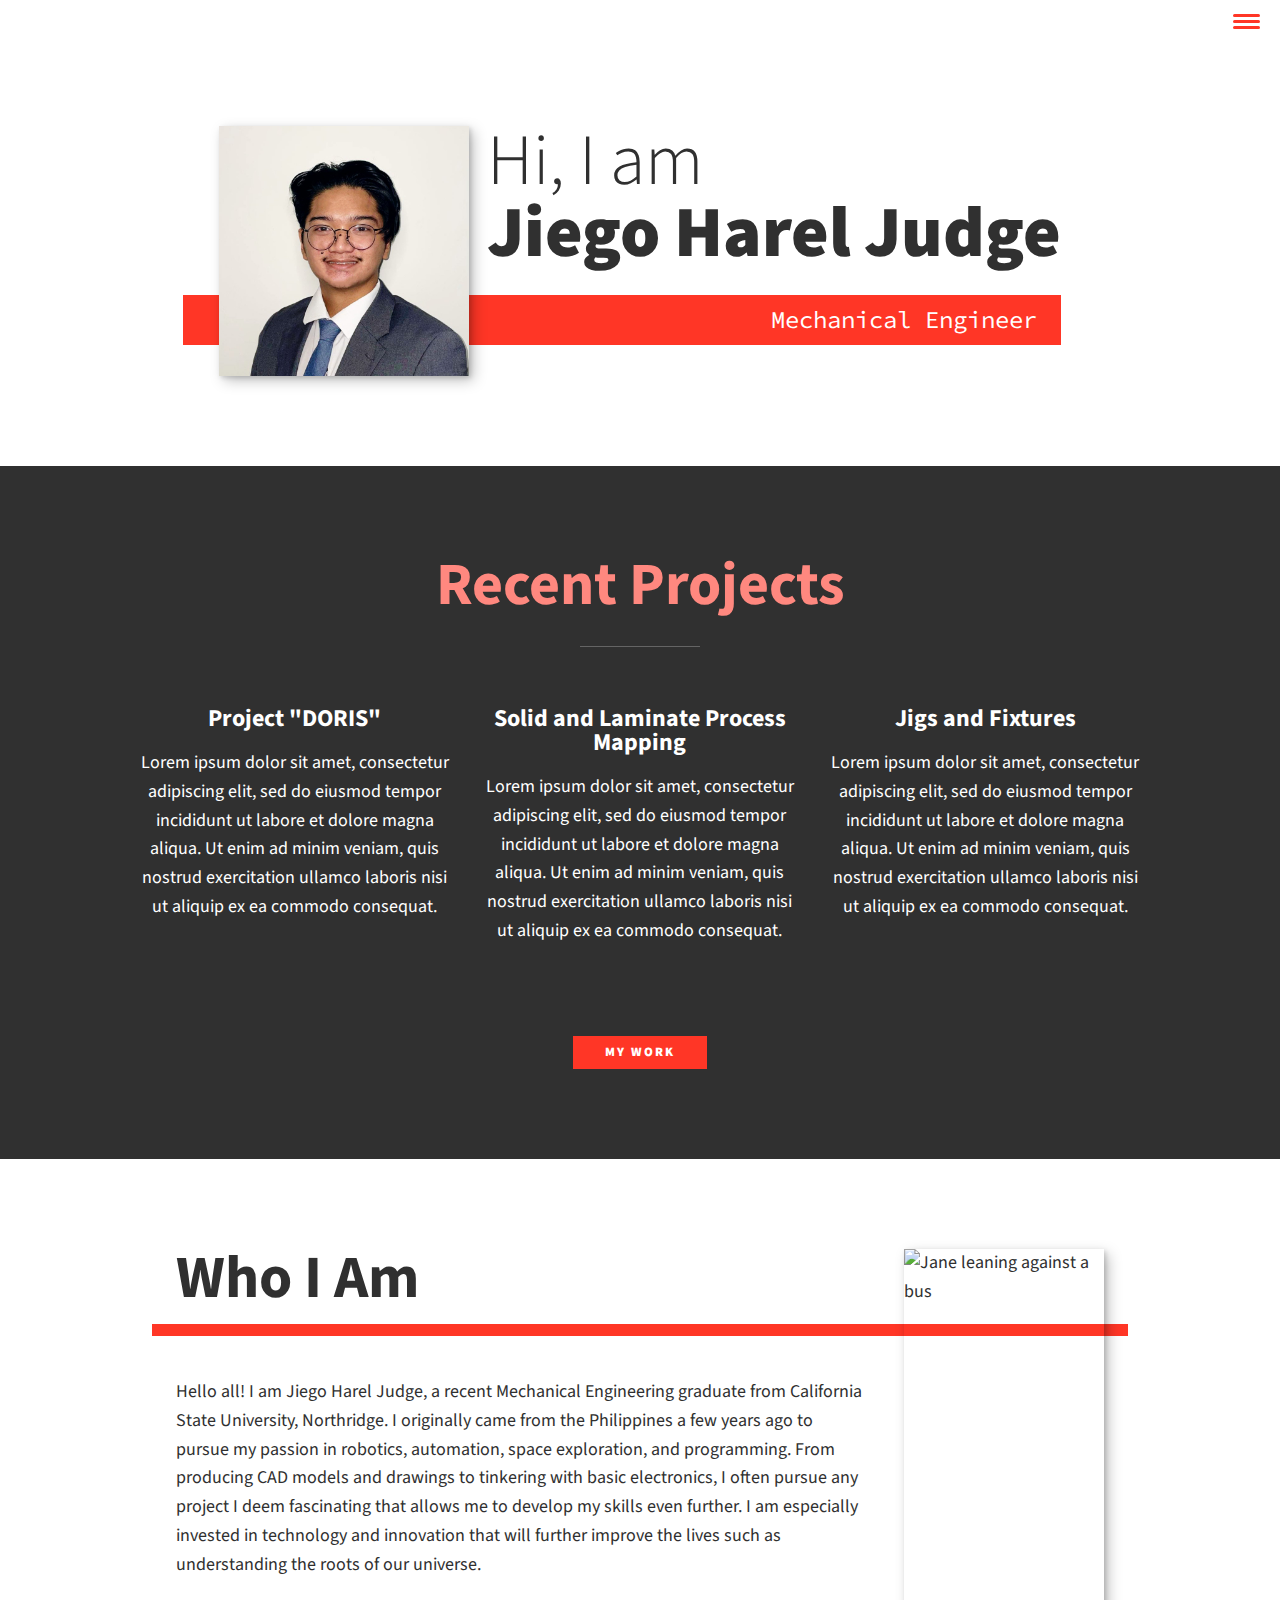
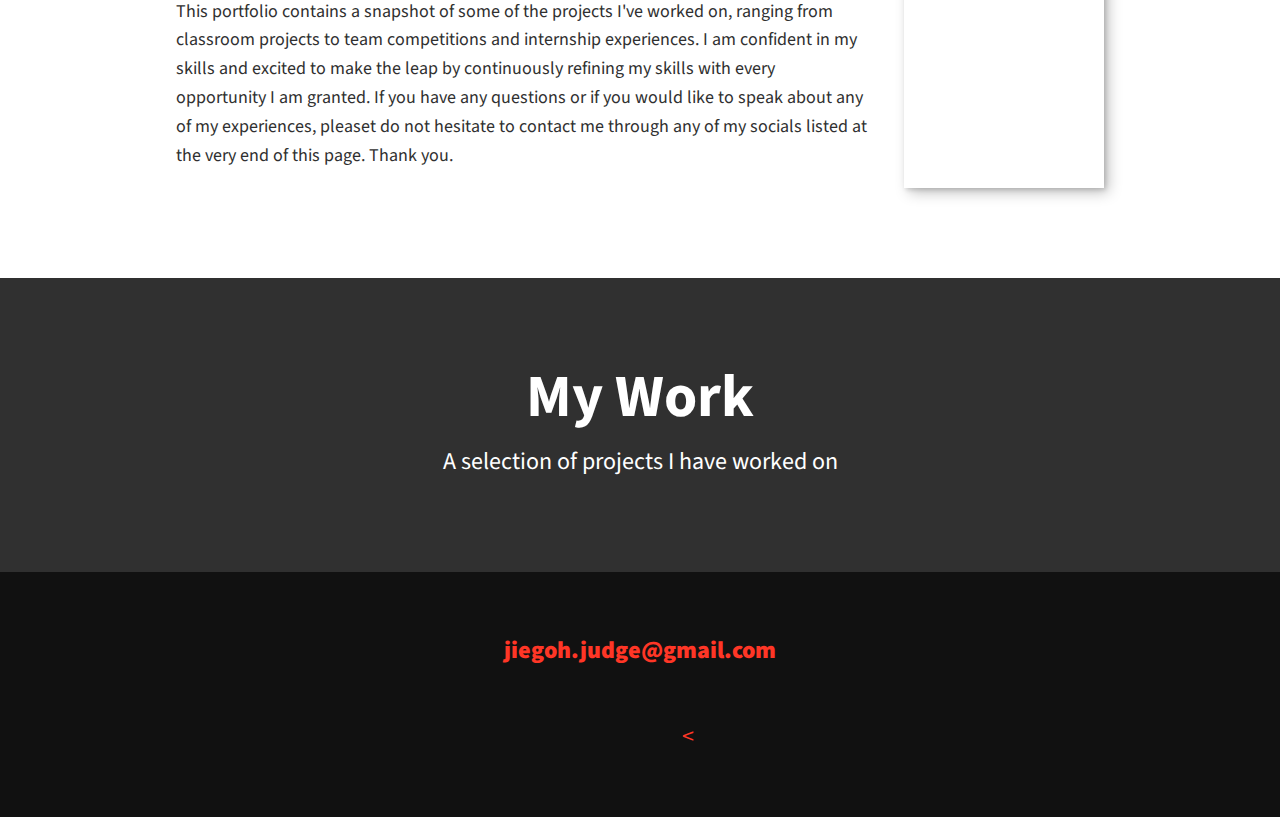
==== index.html @ 527362cc "Update index.html" ====
<!DOCTYPE html>
<html lang="en">
    <head><link rel="stylesheet" href="https://cdnjs.cloudflare.com/ajax/libs/normalize/8.0.1/normalize.css">
        <meta charset="UTF-8">
        <meta name="viewport" content="width=device-width, initial-scale=1.0">
        <title>Harel Judge's Online Portfolio</title>
        <link rel="stylesheet" href="https://cdnjs.cloudflare.com/ajax/libs/normalize/7.0.0/normalize.min.css">
        <link rel="stylesheet" href="https://cdnjs.cloudflare.com/ajax/libs/font-awesome/5.11.2/css/all.css" integrity="sha256-46qynGAkLSFpVbEBog43gvNhfrOj+BmwXdxFgVK/Kvc=" crossorigin="anonymous" />  
        
        <link href="https://fonts.googleapis.com/css?family=Source+Code+Pro:400,900|Source+Sans+Pro:300,900&display=swap" rel="stylesheet">
        
        <link rel="stylesheet" href="css/style.css">  
        
    </head>
    <body>
        <header>
            
            <button class="nav-toggle" aria-label="toggle navigation">
                <span class="hamburger"></span>
            </button>
            <nav class="nav">
                <ul class="nav__list">
                    <li class="nav__item"><a href="#home" class="nav__link">Home</a></li>
                    <li class="nav__item"><a href="#projs" class="nav__link">Recent Projects</a></li>
                    <li class="nav__item"><a href="#about" class="nav__link">About me</a></li>
                    <li class="nav__item"><a href="#work" class="nav__link">My Work</a></li>
                </ul>
            </nav>
        </header>
        
        
        
        <!-- Introdcution -->
        <section class="intro" id="home">
            <h1 class="section__title section__title--intro">
                Hi, I am <strong>Jiego Harel Judge</strong>
            </h1>
            <p class="section__subtitle section__subtitle--intro">Mechanical Engineer</p>
            <img src="img/jegharel.jpg" alt="" class="intro__img">
        </section>
    
        <!-- Recent Projects -->
        <section class="rec-projs" id="projs">
            <h2 class="section__title section__title--projs">Recent Projects</h2>
            <div class="projs">
                <div class="proj">
                    <h3>Project "DORIS"</h3>
                    <p>Lorem ipsum dolor sit amet, consectetur adipiscing elit, sed do eiusmod tempor incididunt ut labore et dolore magna aliqua. Ut enim ad minim veniam, quis nostrud exercitation ullamco laboris nisi ut aliquip ex ea commodo consequat.</p>   
                </div> <!-- / proj -->
                
                <div class="proj">
                    <h3>Solid and Laminate Process Mapping</h3>
                    <p>Lorem ipsum dolor sit amet, consectetur adipiscing elit, sed do eiusmod tempor incididunt ut labore et dolore magna aliqua. Ut enim ad minim veniam, quis nostrud exercitation ullamco laboris nisi ut aliquip ex ea commodo consequat.</p>  
                </div> <!-- / proj -->
                
                <div class="proj">
                    <h3>Jigs and Fixtures </h3>
                    <p>Lorem ipsum dolor sit amet, consectetur adipiscing elit, sed do eiusmod tempor incididunt ut labore et dolore magna aliqua. Ut enim ad minim veniam, quis nostrud exercitation ullamco laboris nisi ut aliquip ex ea commodo consequat.</p>   
                </div> <!-- / proj -->
            </div> <!-- / projs -->
            
            <a href="#work" class="btn">My Work</a>
        </section>
        
        
        <!-- About me -->
        <section class="about-me" id="about">
           <h2 class="section__title section__title--about">Who I Am</h2>
           <p class="section__subtitle section__subtitle--about"></p>
           
           <div class="about-me__body">
               <p>Hello all! I am Jiego Harel Judge, a recent Mechanical Engineering graduate from California State University, Northridge. I originally came from the Philippines a few years ago to pursue my passion in robotics, automation, space exploration, and programming. From producing CAD models and drawings to tinkering with basic electronics, I often pursue any project I deem fascinating that allows me to develop my skills even further. I am especially invested in technology and innovation that will further improve the lives such as understanding the roots of our universe. </p>
               <p>This portfolio contains a snapshot of some of the projects I've worked on, ranging from classroom projects to team competitions and internship experiences. I am confident in my skills and excited to make the leap by continuously refining my skills with every opportunity I am granted. If you have any questions or if you would like to speak about any of my experiences, pleaset do not hesitate to contact me through any of my socials listed at the very end of this page. Thank you. </p>
           </div>
           
           <img src="img/devjane-02.jpg" alt="Jane leaning against a bus" class="about-me__img">
        </section>
        
        
        
        <!-- My Work -->
        <section class="my-work" id="work">
            <h2 class="section__title">My Work</h2>
            <p class="section__subtitle">A selection of projects I have worked on</p>
            
            <div class="portfolio">
                <!-- Portfolio item 01 -->
                <a href="#" class="portfolio__item">
                    <img src="img/portfolio-01.jpg" alt="" class="portfolio__img">
                </a>
                
                <!-- Portfolio item 02 -->
                <a href="#" class="portfolio__item">
                    <img src="img/portfolio-02.jpg" alt="" class="portfolio__img">
                </a>
                
                <!-- Portfolio item 03 -->
                <a href="#" class="portfolio__item">
                    <img src="img/portfolio-03.jpg" alt="" class="portfolio__img">
                </a>
                
                <!-- Portfolio item 04 -->
                <a href="#" class="portfolio__item">
                    <img src="img/portfolio-04.jpg" alt="" class="portfolio__img">
                </a>
                
                <!-- Portfolio item 05 -->
                <a href="#" class="portfolio__item">
                    <img src="img/portfolio-05.jpg" alt="" class="portfolio__img">
                </a>
                
                <!-- Portfolio item 06 -->
                <a href="#" class="portfolio__item">
                    <img src="img/portfolio-06.jpg" alt="" class="portfolio__img">
                </a>
                
                <!-- Portfolio item 07 -->
                <a href="#" class="portfolio__item">
                    <img src="img/portfolio-07.jpg" alt="" class="portfolio__img">
                </a>
                
                <!-- Portfolio item 08 -->
                <a href="#" class="portfolio__item">
                    <img src="img/portfolio-08.jpg" alt="" class="portfolio__img">
                </a>
                
                <!-- Portfolio item 09 -->
                <a href="#" class="portfolio__item">
                    <img src="img/portfolio-09.jpg" alt="" class="portfolio__img">
                </a>
                
                <!-- Portfolio item 0 0-->
                <a href="#" class="portfolio__item">
                    <img src="img/portfolio-10.jpg" alt="" class="portfolio__img">
                </a>
            </div>
        </section>
        
        
        
        <!-- Footer -->
        <footer class="footer">
            <a href="mailto:jiegoh.judge@gmail.com" class="footer__link">jiegoh.judge@gmail.com</a>
            <ul class="social-list">
                <li class="social-list__item">
                    <a class="social-list__link" href="https://www.linkedin.com/in/jiego-judge/">
                        <i class="fab fa-linkedin"></i>
                    </a>
                </li>
                
                <li class="social-list__item">
                    <a class="social-list__link" href="https://portfolium.com/HarelJudge">
                        <i class="fas fa-solid fa-folder-plus"></i>
                    </a>
                </li>
                
                <li class="social-list__item">
                    <a class="social-list__link" href="https://www.instagram.com/jielhj/">
                        <i class="fab fa-instagram"></i>
                    </a>
                </li>
                
                <<li class="social-list__item">
                    <a class="social-list__link" href="https://github.com/jiegohjudge">
                        <i class="fab fa-square-github"></i>
                    </a>
                </li>
                
            </ul>
        </footer>
        
        
        <script src="js/index.js"></script>
        
    </body>
</html>
---- css/style.css ----
*,
*::before,
*::after {
    box-sizing: border-box;
}

/* Custom Properties, update these for your own design */

:root {
    --ff-primary: 'Source Sans Pro', sans-serif;
    --ff-secondary: 'Source Code Pro', monospace;
    
    --fw-reg: 300;
    --fw-bold: 900;
    
    --clr-light: #fff;
    --clr-dark: #303030;
    --clr-accent: #FF3626;
    --clr-accent2: #FF887F;
    
    --fs-h1: 3rem;
    --fs-h2: 2.25rem;
    --fs-h3: 1.25rem;
    --fs-body: 1rem;
    
    --bs: 0.25em 0.25em 0.75em rgba(0,0,0,.25),
          0.125em 0.125em 0.25em rgba(0,0,0,.15);
}

@media (min-width: 800px) {
    :root {
        --fs-h1: 4.5rem;
        --fs-h2: 3.75rem;
        --fs-h3: 1.5rem;
        --fs-body: 1.125rem;
    }
}

/* General styles */

html {
    scroll-behavior: smooth;
}

body {
    background: var(--clr-light);
    color: var(--clr-dark);
    margin: 0;
    font-family: var(--ff-primary);
    font-size: var(--fs-body);
    line-height: 1.6;
}

section {
    padding: 5em 2em;
}

img {
    display: block;
    max-width: 100%;
}

strong { font-weight: var(--fw-bold) }

:focus {
    outline: 3px solid var(--clr-accent);
    outline-offset: 3px;
}

/* Buttons */

.btn {
    display: inline-block;
    padding: .5em 2.5em;
    background: var(--clr-accent);
    color: var(--clr-light);
    text-decoration: none;
    cursor: pointer;
    font-size: .8rem;
    text-transform: uppercase;
    letter-spacing: 2px;
    font-weight: var(--fw-bold);
    transition: transform 200ms ease-in-out;
}

.btn:hover {
    transform: scale(1.1);
}

/* Typography */

h1,
h2,
h3 {
    line-height: 1;
    margin: 0;
}

h1 { font-size: var(--fs-h1) }
h2 { font-size: var(--fs-h2) }
h3 { font-size: var(--fs-h3) }


.section__title {
    margin-bottom: .25em;
}

.section__title--intro {
    font-weight: var(--fw-reg);
}

.section__title--intro strong {
    display: block;
}

.section__subtitle {
    margin: 0;
    font-size: var(--fs-h3);
}

.section__subtitle--intro,
.section__subtitle--about {
    background: var(--clr-accent);
    padding: .25em 1em;
    font-family: var(--ff-secondary);
    margin-bottom: 1em;
}


/* header */

header {
    display: flex;
    justify-content: space-between;
    padding: 1em;
}

.logo {
    max-width: 100px;
}

.nav {
    position: fixed;
    background: var(--clr-dark);
    color: var(--clr-light);
    top: 0;
    bottom: 0;
    left: 0;
    right: 0;
    z-index: 100;
    
    transform: translateX(100%);
    transition: transform 250ms cubic-bezier(.5, 0, .5, 1);
}

.nav__list {
    list-style: none;
    display: flex;
    height: 100%;
    flex-direction: column;
    justify-content: space-evenly;
    align-items: center;
    margin: 0;
    padding: 0;
}

.nav__link {
    color: inherit;
    font-weight: var(--fw-bold);
    font-size: var(--fs-h2);
    text-decoration: none;
}

.nav__link:hover {
    color: var(--clr-accent);
}

.nav-toggle {
    padding: .5em;
    background: transparent;
    border: 0;
    cursor: pointer;
    position: absolute;
    right: 1em;
    top: 1em;
    z-index: 1000;
}

.nav-open .nav {
    transform: translateX(0);
}

.nav-open .nav-toggle {
    position: fixed;
}

.nav-open .hamburger {
    transform: rotate(.625turn);
}

.nav-open .hamburger::before {
    transform: rotate(90deg) translateX(-6px);
}

.nav-open .hamburger::after {
    opacity: 0;
}

.hamburger {
    display: block;
    position: relative;
}

.hamburger,
.hamburger::before,
.hamburger::after {
    background: var(--clr-accent);
    width: 2em;
    height: 3px;
    border-radius: 1em;
    transition: transform 250ms ease-in-out;
}


.hamburger::before,
.hamburger::after {
    content: '';
    position: absolute;
    left: 0;
    right: 0;
}

.hamburger::before { top: 6px; }
.hamburger::after { bottom: 6px; }




/*  Intro section  */

.intro {
    position: relative;
}

.intro__img {
    box-shadow: var(--bs);
}

.section__subtitle--intro {
    display: inline-block;
}

@media (min-width: 600px) {
    .intro {
        display: grid;
        width: min-content;
        margin: 0 auto;
        grid-column-gap: 1em;
        grid-template-areas: 
            "img title"
            "img subtitle";
        grid-template-columns: min-content max-content;
    }
    
    .intro__img {
        grid-area: img;
        min-width: 250px;
        position: relative;
        z-index: 2;
    }    
    
    .section__subtitle--intro {
        align-self: start;
        grid-column: -1 / 1;
        grid-row: 2;
        text-align: right;
        position: relative;
        left: -1.5em;
        width: calc(100% + 1.5em);
        color: var(--clr-light)
    }
}



/*  Recent Projects section  */

.rec-projs {
    background-color: var(--clr-dark);
    background-image: url(../img/services-bg.jpg);
    background-size: cover;
    /* background-blend-mode: multiply; */
    color: var(--clr-light);
    text-align: center;
}

.section__title--projs {
    color: var(--clr-accent2);
    position: relative;
}

.section__title--projs::after {
    content: '';
    display: block;
    width: 2em;
    height: 1px;
    margin: 0.5em auto 1em;
    background: var(--clr-light);
    opacity: 0.25;
}

.projs {
    margin-bottom: 4em;
}

.proj {
    max-width: 500px;
    margin: 0 auto;
}

@media (min-width: 800px) {
    .projs {
        display: flex;
        max-width: 1000px;
        margin-left: auto;
        margin-right: auto;
    }
    
    .proj + .proj {
        margin-left: 2em;
    }
}

.about-me {
    max-width: 1000px;
    margin: 0 auto;
}

.about-me__img {
    box-shadow: var(--bs);
}

@media (min-width: 600px) {
    .about-me {
        display: grid;
        grid-template-columns: 1fr 200px;
        grid-template-areas: 
            "title img"
            "subtitle img"
            "text img";
        grid-column-gap: 2em;
    }
    
    .section__title--about {
        grid-area: title;
    }
    
    .section__subtitle--about {
        grid-column: 1 / -1;
        grid-row: 2;
        position: relative;
        left: -1em;
        width: calc(100% + 2em);
        padding-left: 1em;
        padding-right: calc(200px + 4em);
    }
    
    .about-me__img {
        grid-area: img;
        position: relative;
        z-index: 2;
    }
}

/* My Work */

.my-work {
    background-color: var(--clr-dark);
    color: var(--clr-light);
    text-align: center;    
}

.portfolio {
    display: grid;
    grid-template-columns: repeat(auto-fit, minmax(300px, 1fr));
}

.portfolio__item {
    background: var(--clr-accent);
    overflow: hidden;
}

.portfolio__img {
    transition: 
        transform 750ms cubic-bezier(.5, 0, .5, 1),
        opacity 250ms linear;
}

.portfolio__item:focus {
    position: relative;
    z-index: 2;
}

.portfolio__img:hover,
.portfolio__item:focus .portfolio__img {
    transform: scale(1.2);
    opacity: .5;
}

/* footer */

.footer {
    background: #111;
    color: var(--clr-accent);
    text-align: center;
    padding: 2.5em 0;
    font-size: var(--fs-h3);

}

.footer a { 
    color: inherit;
    text-decoration: none;
}

.footer__link {
    font-weight: var(--fw-bold);
}

.footer__link:hover,
.social-list__link:hover {
    opacity: .7;
}

.footer__link:hover {
    text-decoration: underline;
}

.social-list {
    list-style: none;
    display: flex;
    justify-content: center;
    margin: 2em 0 0;
    padding: 0;
}

.social-list__item {
    margin: 0 .5em;
}

.social-list__link {
    padding: .5em;
}


/* Individual portfolio item styles */

.portfolio-item-individual {
    padding: 0 2em 2em;
    max-width: 1000px;
    margin: 0 auto;
}

.portfolio-item-individual p {
    max-width: 600px;
    margin-left: auto;
    margin-right: auto;
}
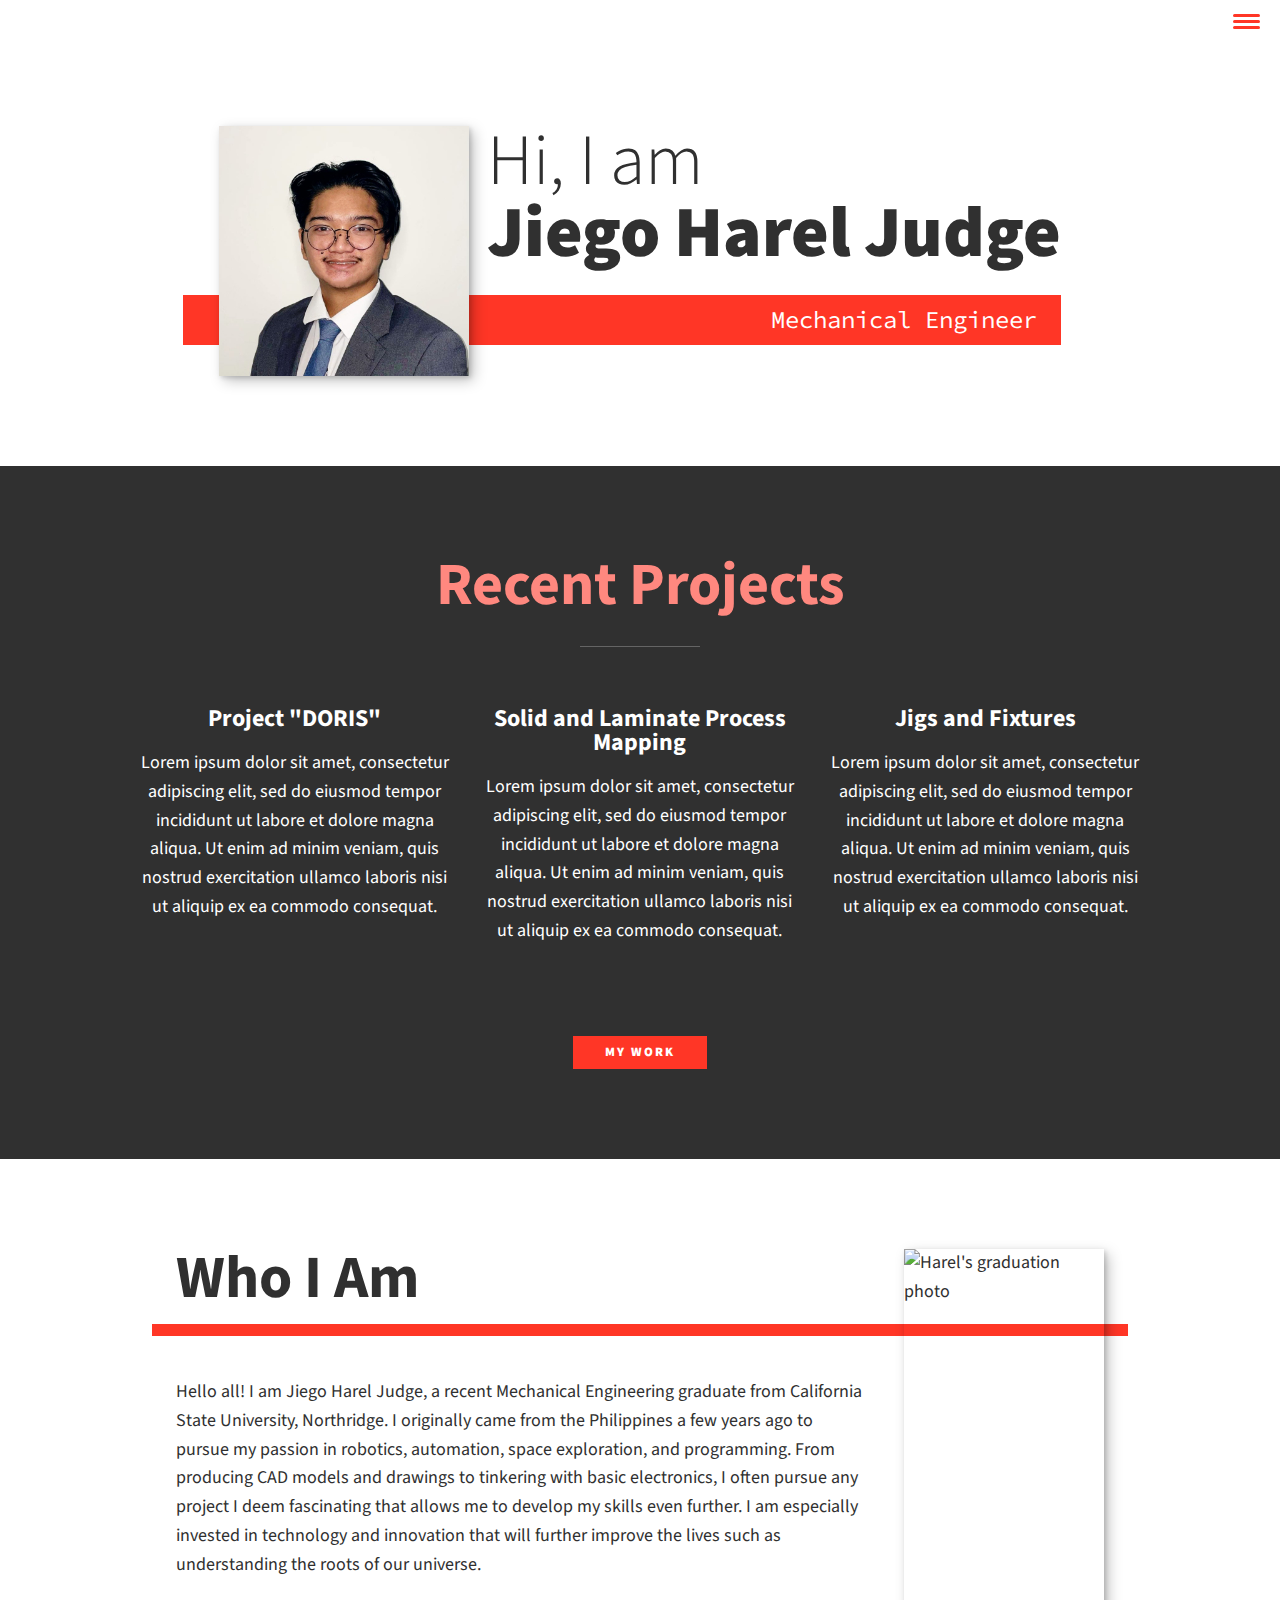
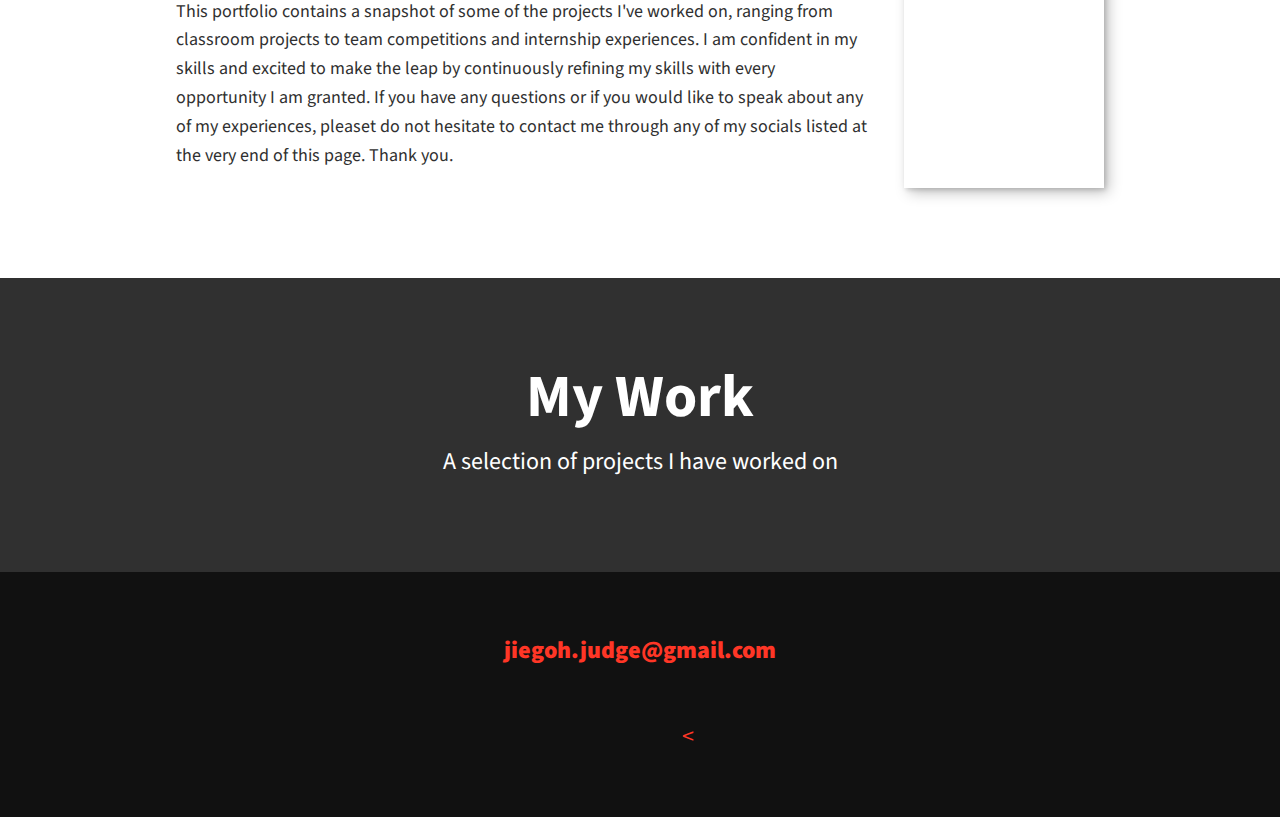
==== commit ce6f9103: "Update index.html" ====
--- a/index.html
+++ b/index.html
@@ -73,7 +73,7 @@
                <p>This portfolio contains a snapshot of some of the projects I've worked on, ranging from classroom projects to team competitions and internship experiences. I am confident in my skills and excited to make the leap by continuously refining my skills with every opportunity I am granted. If you have any questions or if you would like to speak about any of my experiences, pleaset do not hesitate to contact me through any of my socials listed at the very end of this page. Thank you. </p>
            </div>
            
-           <img src="img/devjane-02.jpg" alt="Jane leaning against a bus" class="about-me__img">
+           <img src="img/jeggrad.jpg" alt="Harel's graduation photo" class="about-me__img">
         </section>
         
         
--- a/css/style.css
+++ b/css/style.css
@@ -17,6 +17,7 @@
     --clr-dark: #303030;
     --clr-accent: #FF3626;
     --clr-accent2: #FF887F;
+    --clr-main: #000000;
     
     --fs-h1: 3rem;
     --fs-h2: 2.25rem;
@@ -363,6 +364,7 @@
         width: calc(100% + 2em);
         padding-left: 1em;
         padding-right: calc(200px + 4em);
+        color: var(--clr-main);
     }
     
     .about-me__img {
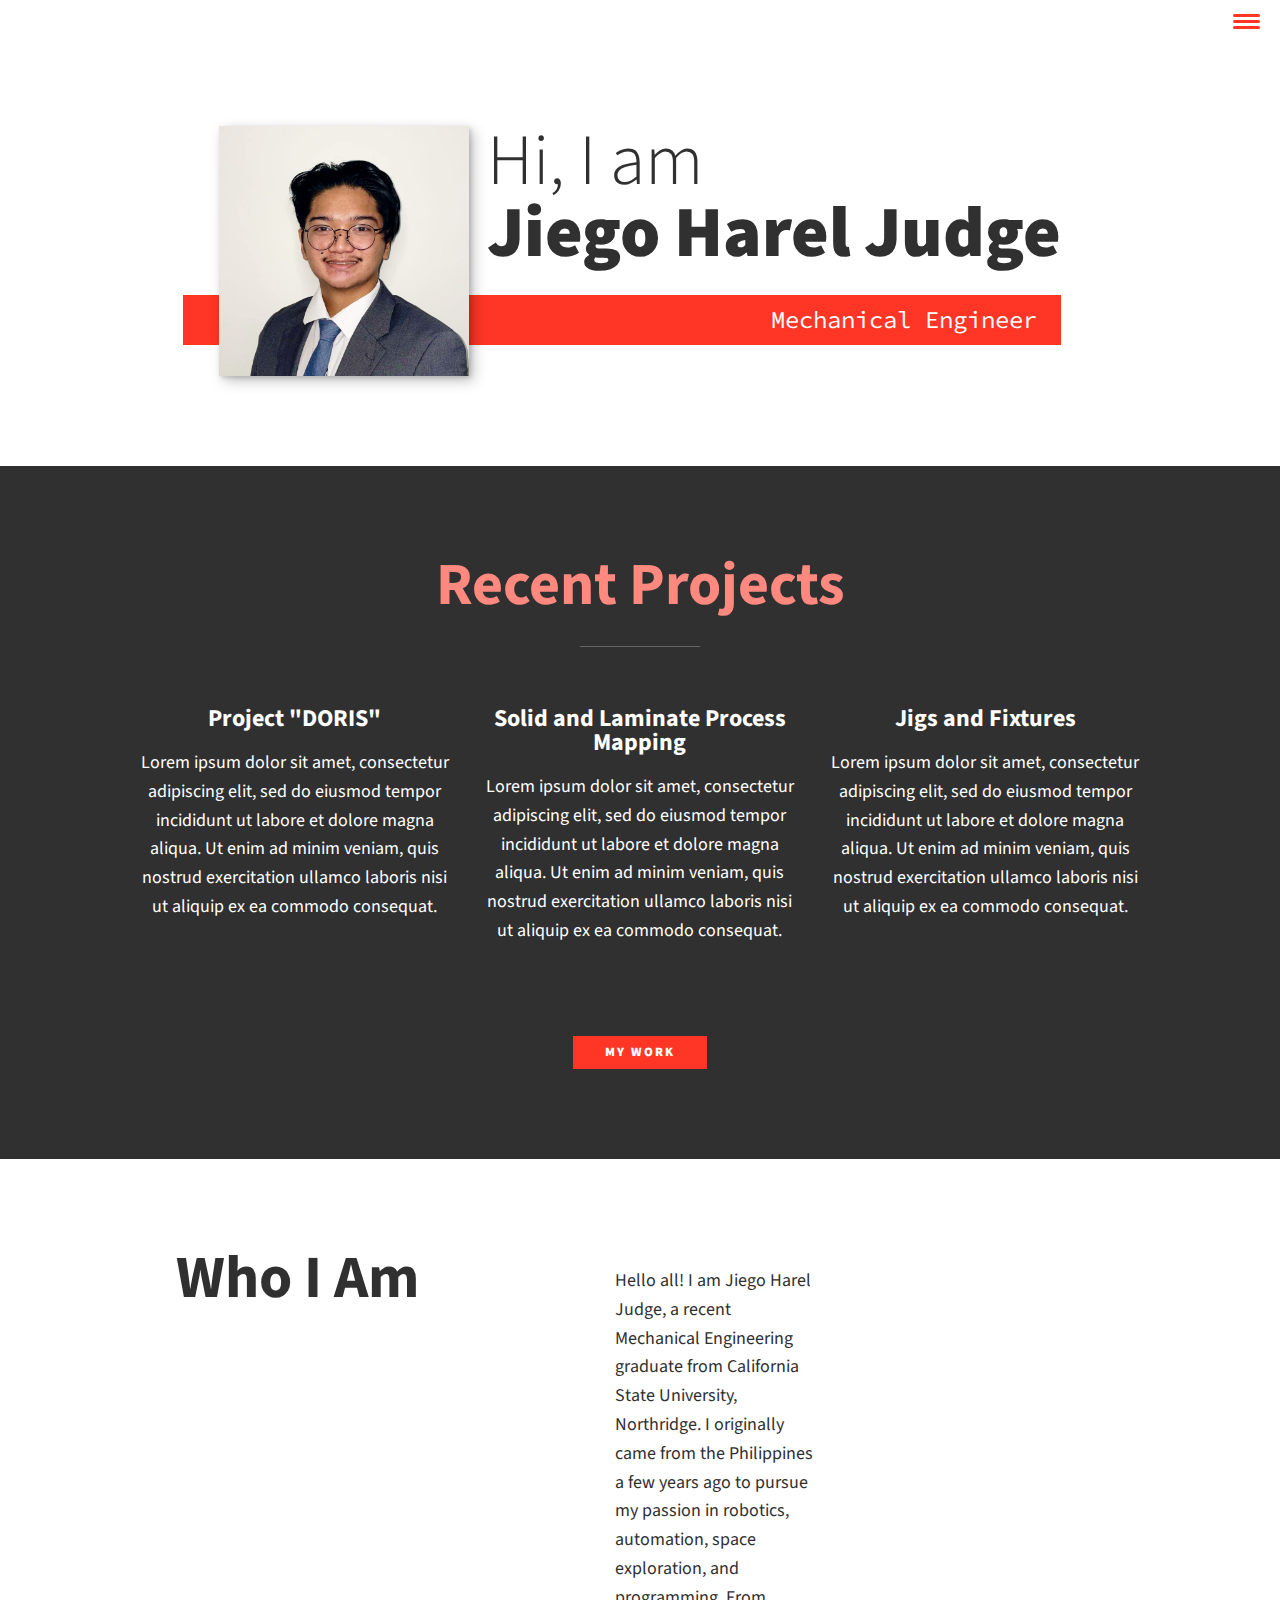
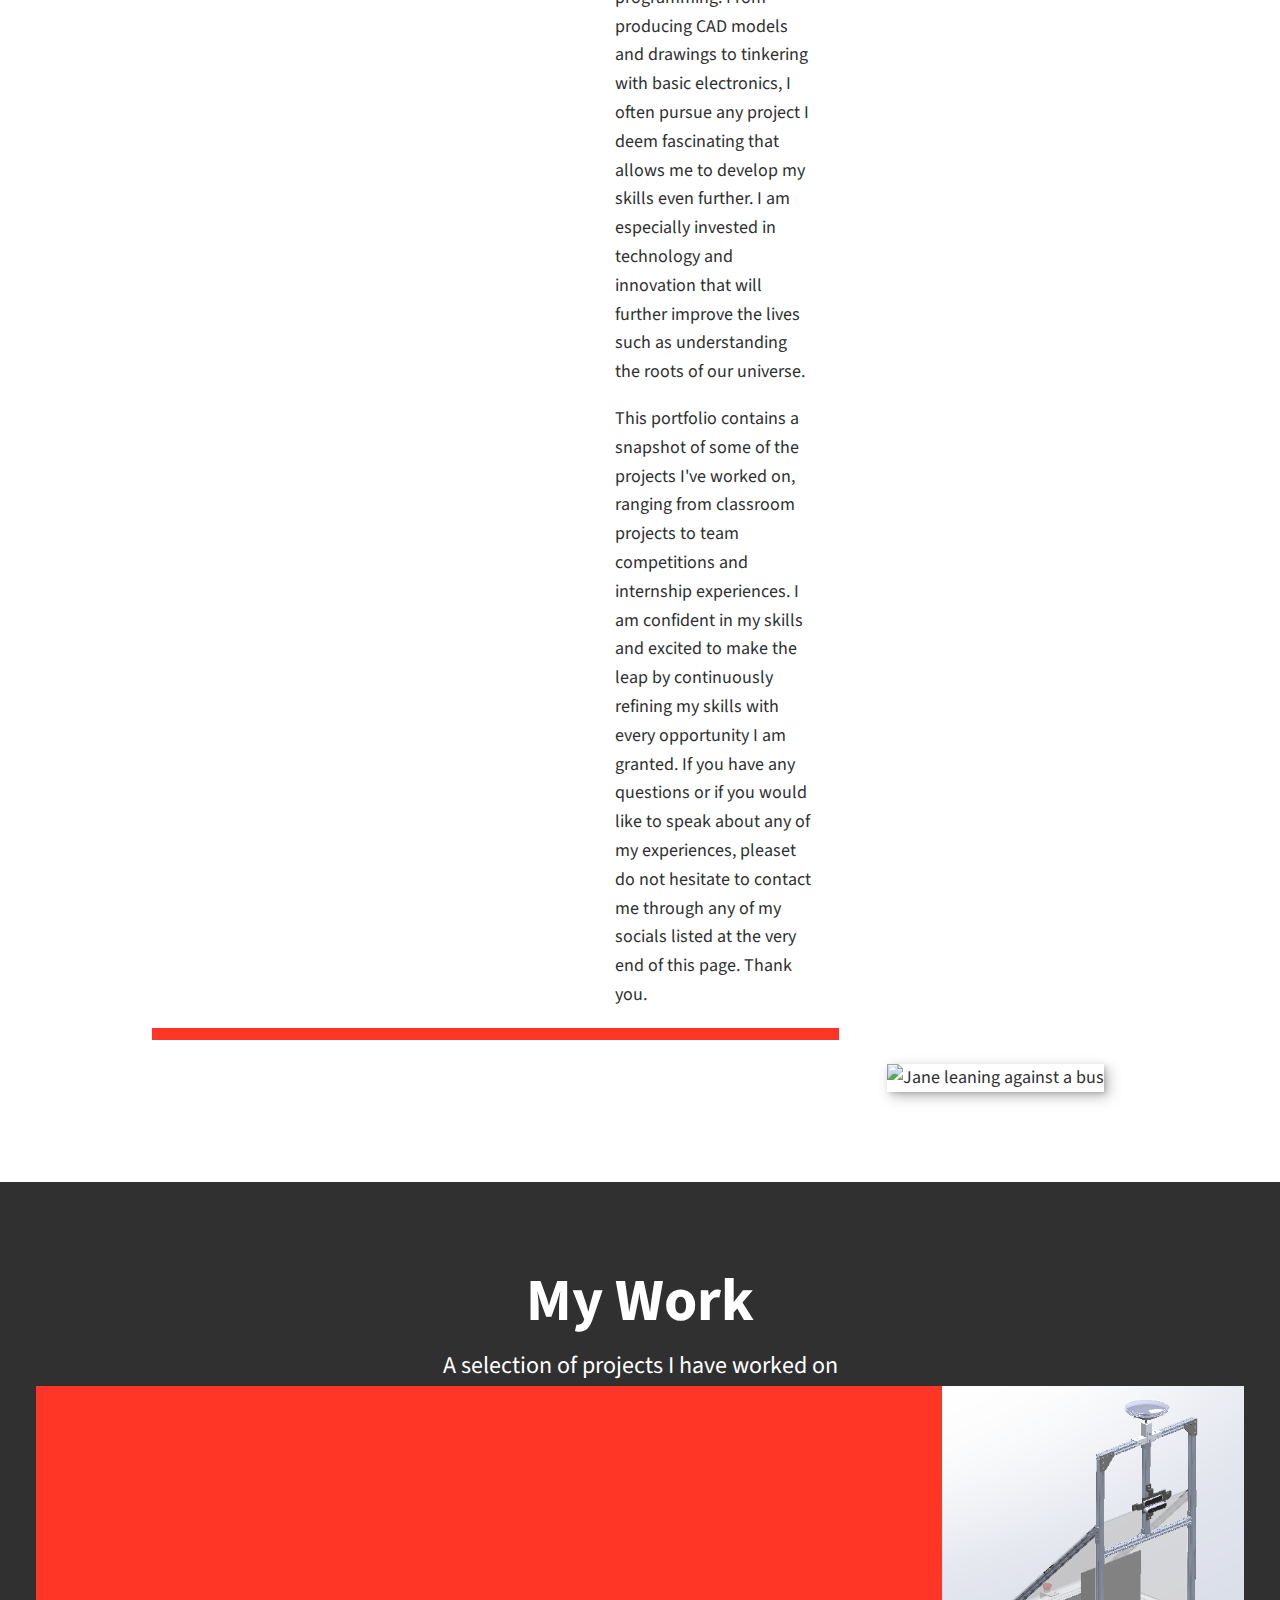
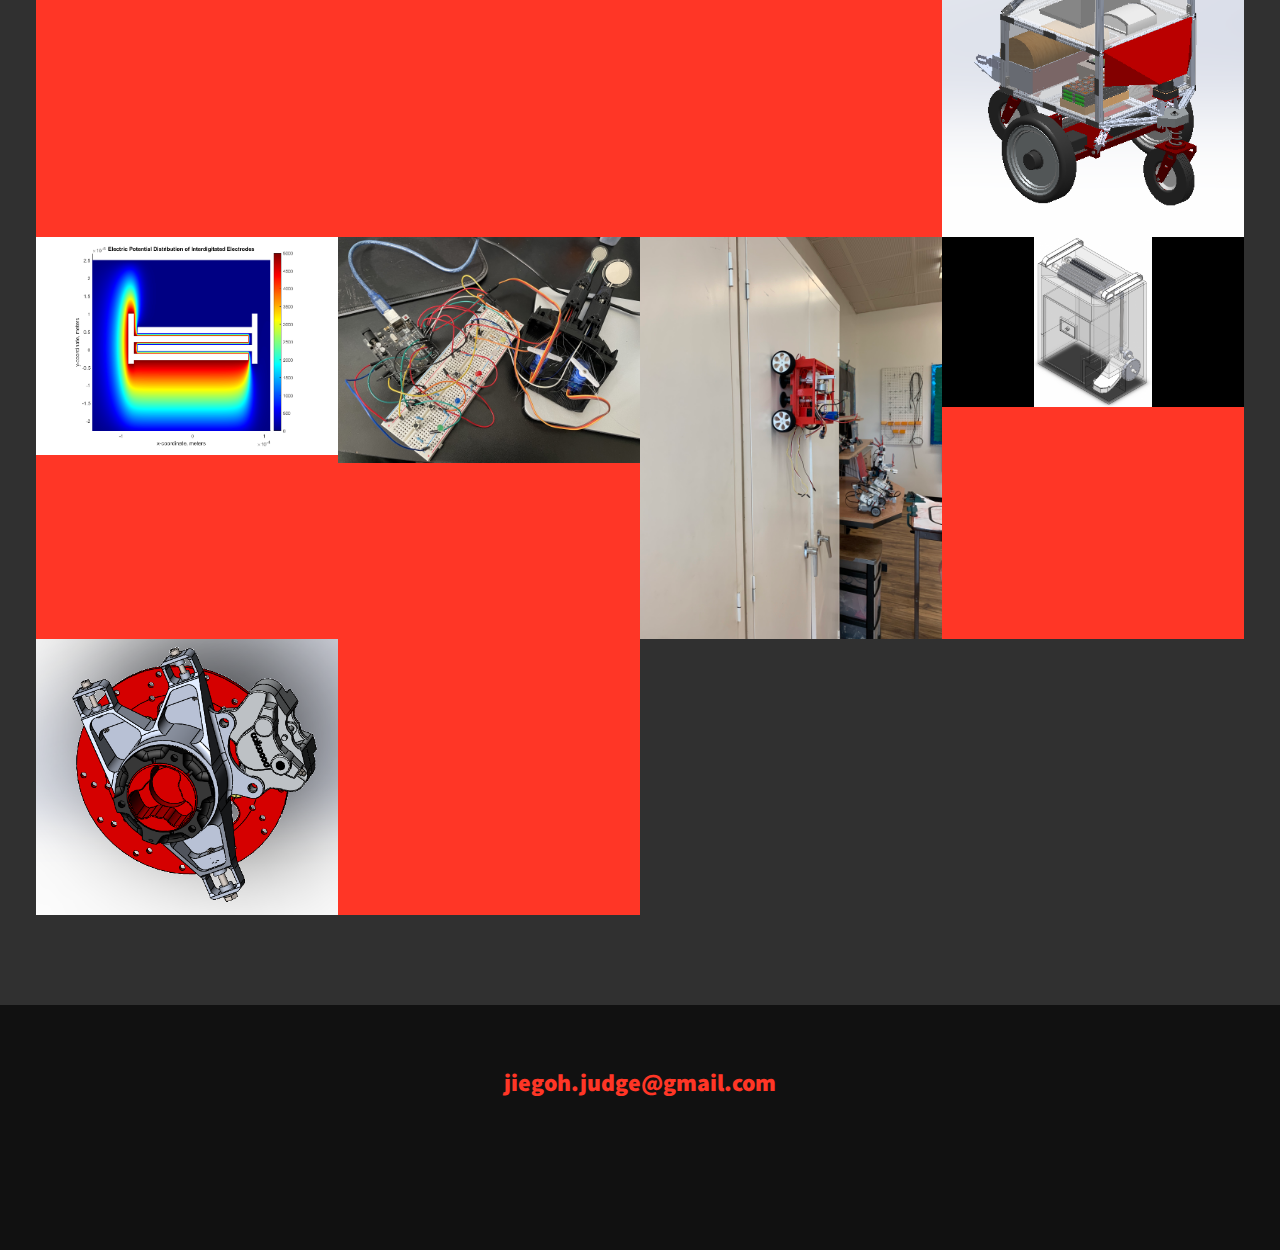
==== commit ecf8221c: "Add files via upload" ====
--- a/index.html
+++ b/index.html
@@ -14,7 +14,9 @@
     </head>
     <body>
         <header>
-            
+            <div class="logo">
+                <img src="img/devjane.png" alt="">
+            </div>
             <button class="nav-toggle" aria-label="toggle navigation">
                 <span class="hamburger"></span>
             </button>
@@ -73,7 +75,7 @@
                <p>This portfolio contains a snapshot of some of the projects I've worked on, ranging from classroom projects to team competitions and internship experiences. I am confident in my skills and excited to make the leap by continuously refining my skills with every opportunity I am granted. If you have any questions or if you would like to speak about any of my experiences, pleaset do not hesitate to contact me through any of my socials listed at the very end of this page. Thank you. </p>
            </div>
            
-           <img src="img/jeggrad.jpg" alt="Harel's graduation photo" class="about-me__img">
+           <img src="img/devjane-02.jpg" alt="Jane leaning against a bus" class="about-me__img">
         </section>
         
         
@@ -96,37 +98,37 @@
                 
                 <!-- Portfolio item 03 -->
                 <a href="#" class="portfolio__item">
-                    <img src="img/portfolio-03.jpg" alt="" class="portfolio__img">
+                    <img src="img/bobrtools.jpg" alt="" class="portfolio__img">
                 </a>
                 
                 <!-- Portfolio item 04 -->
                 <a href="#" class="portfolio__item">
-                    <img src="img/portfolio-04.jpg" alt="" class="portfolio__img">
+                    <img src="img/igv2.png" alt="" class="portfolio__img">
                 </a>
                 
                 <!-- Portfolio item 05 -->
                 <a href="#" class="portfolio__item">
-                    <img src="img/portfolio-05.jpg" alt="" class="portfolio__img">
+                    <img src="img/msd1.png" alt="" class="portfolio__img">
                 </a>
                 
                 <!-- Portfolio item 06 -->
                 <a href="#" class="portfolio__item">
-                    <img src="img/portfolio-06.jpg" alt="" class="portfolio__img">
+                    <img src="img/finger1.png" alt="" class="portfolio__img">
                 </a>
                 
                 <!-- Portfolio item 07 -->
                 <a href="#" class="portfolio__item">
-                    <img src="img/portfolio-07.jpg" alt="" class="portfolio__img">
+                    <img src="img/sdc1.jpg" alt="" class="portfolio__img">
                 </a>
                 
                 <!-- Portfolio item 08 -->
                 <a href="#" class="portfolio__item">
-                    <img src="img/portfolio-08.jpg" alt="" class="portfolio__img">
+                    <img src="img/mechdes1.png" alt="" class="portfolio__img">
                 </a>
                 
                 <!-- Portfolio item 09 -->
                 <a href="#" class="portfolio__item">
-                    <img src="img/portfolio-09.jpg" alt="" class="portfolio__img">
+                    <img src="img/upright1.png" alt="" class="portfolio__img">
                 </a>
                 
                 <!-- Portfolio item 0 0-->
@@ -160,9 +162,9 @@
                     </a>
                 </li>
                 
-                <<li class="social-list__item">
+                <li class="social-list__item">
                     <a class="social-list__link" href="https://github.com/jiegohjudge">
-                        <i class="fab fa-square-github"></i>
+                        <i class="fa-brands fa-square-github"></i>
                     </a>
                 </li>
                 
@@ -173,4 +175,4 @@
         <script src="js/index.js"></script>
         
     </body>
-</html>
+</html>--- a/css/style.css
+++ b/css/style.css
@@ -59,6 +59,11 @@
 img {
     display: block;
     max-width: 100%;
+}
+
+img2 {
+    display: block;
+    max-width: 200%;
 }
 
 strong { font-weight: var(--fw-bold) }
@@ -368,7 +373,7 @@
     }
     
     .about-me__img {
-        grid-area: img;
+        grid-area: img2;
         position: relative;
         z-index: 2;
     }
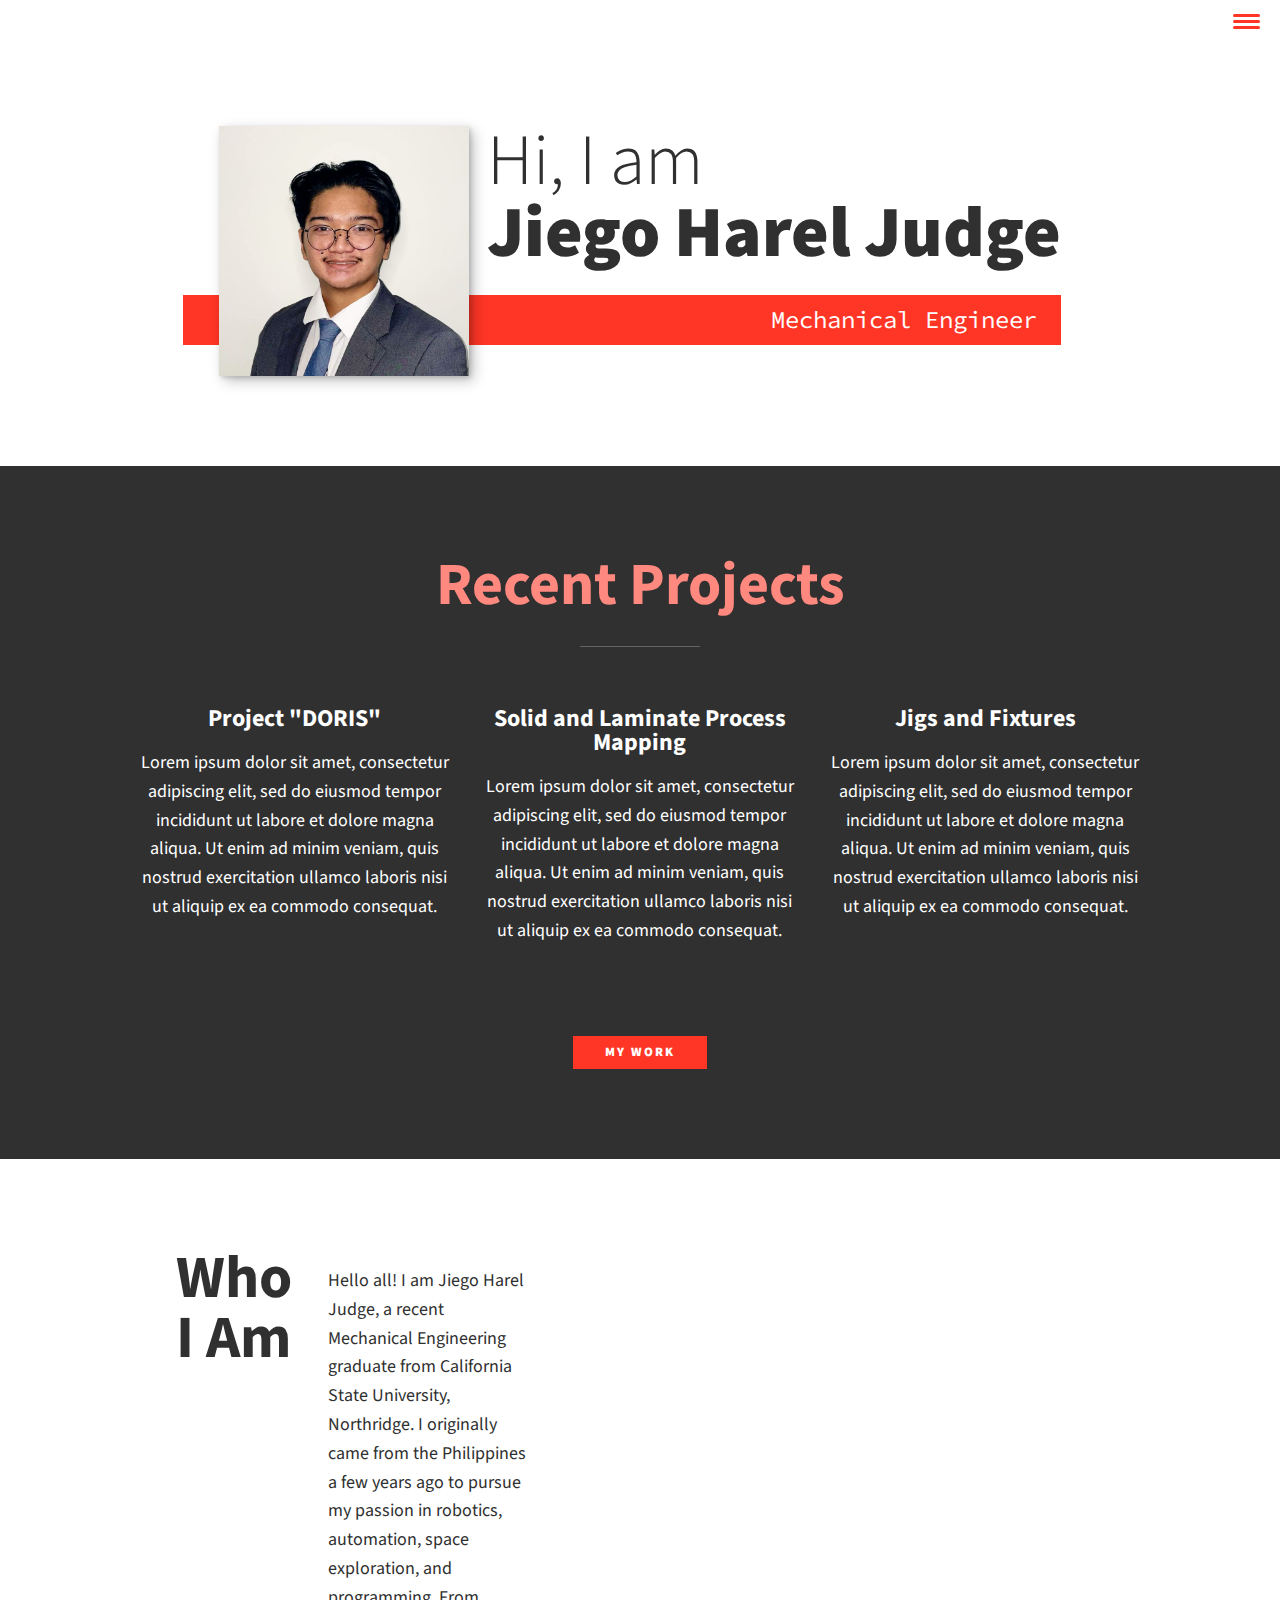
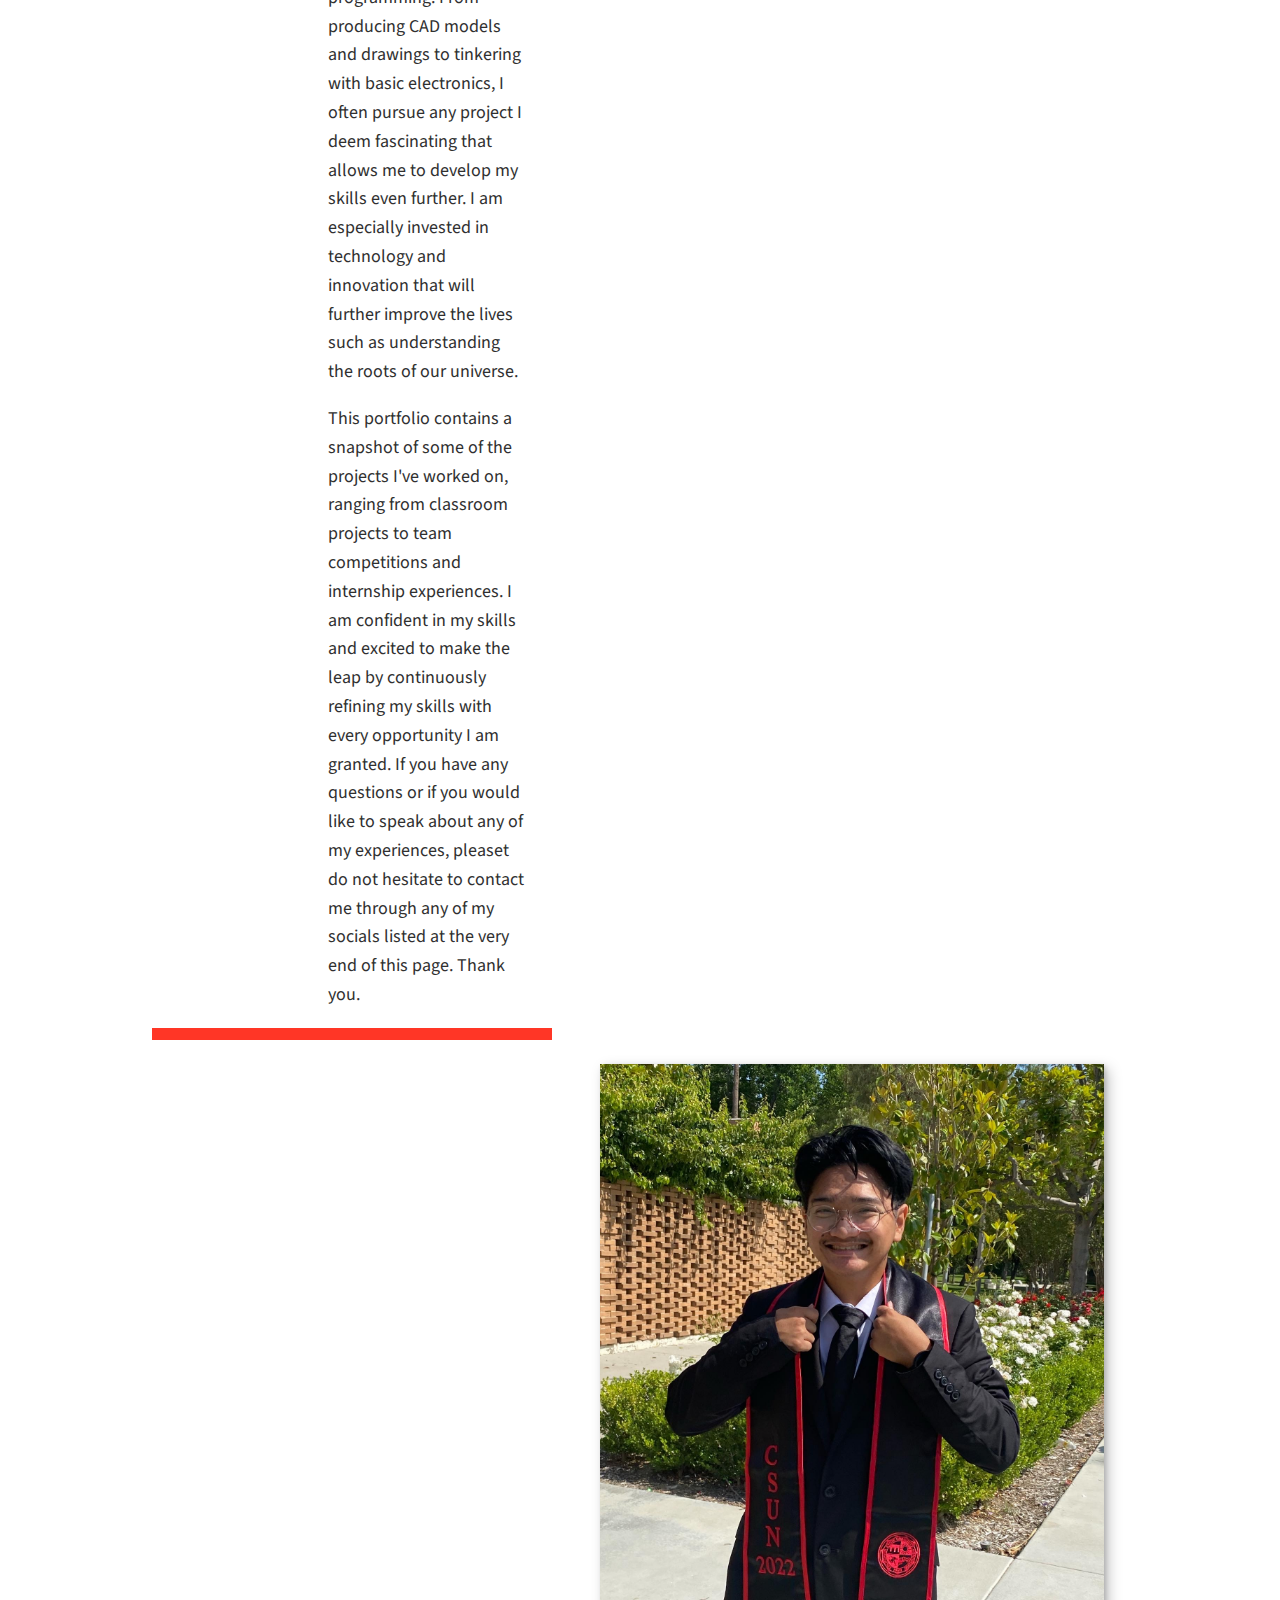
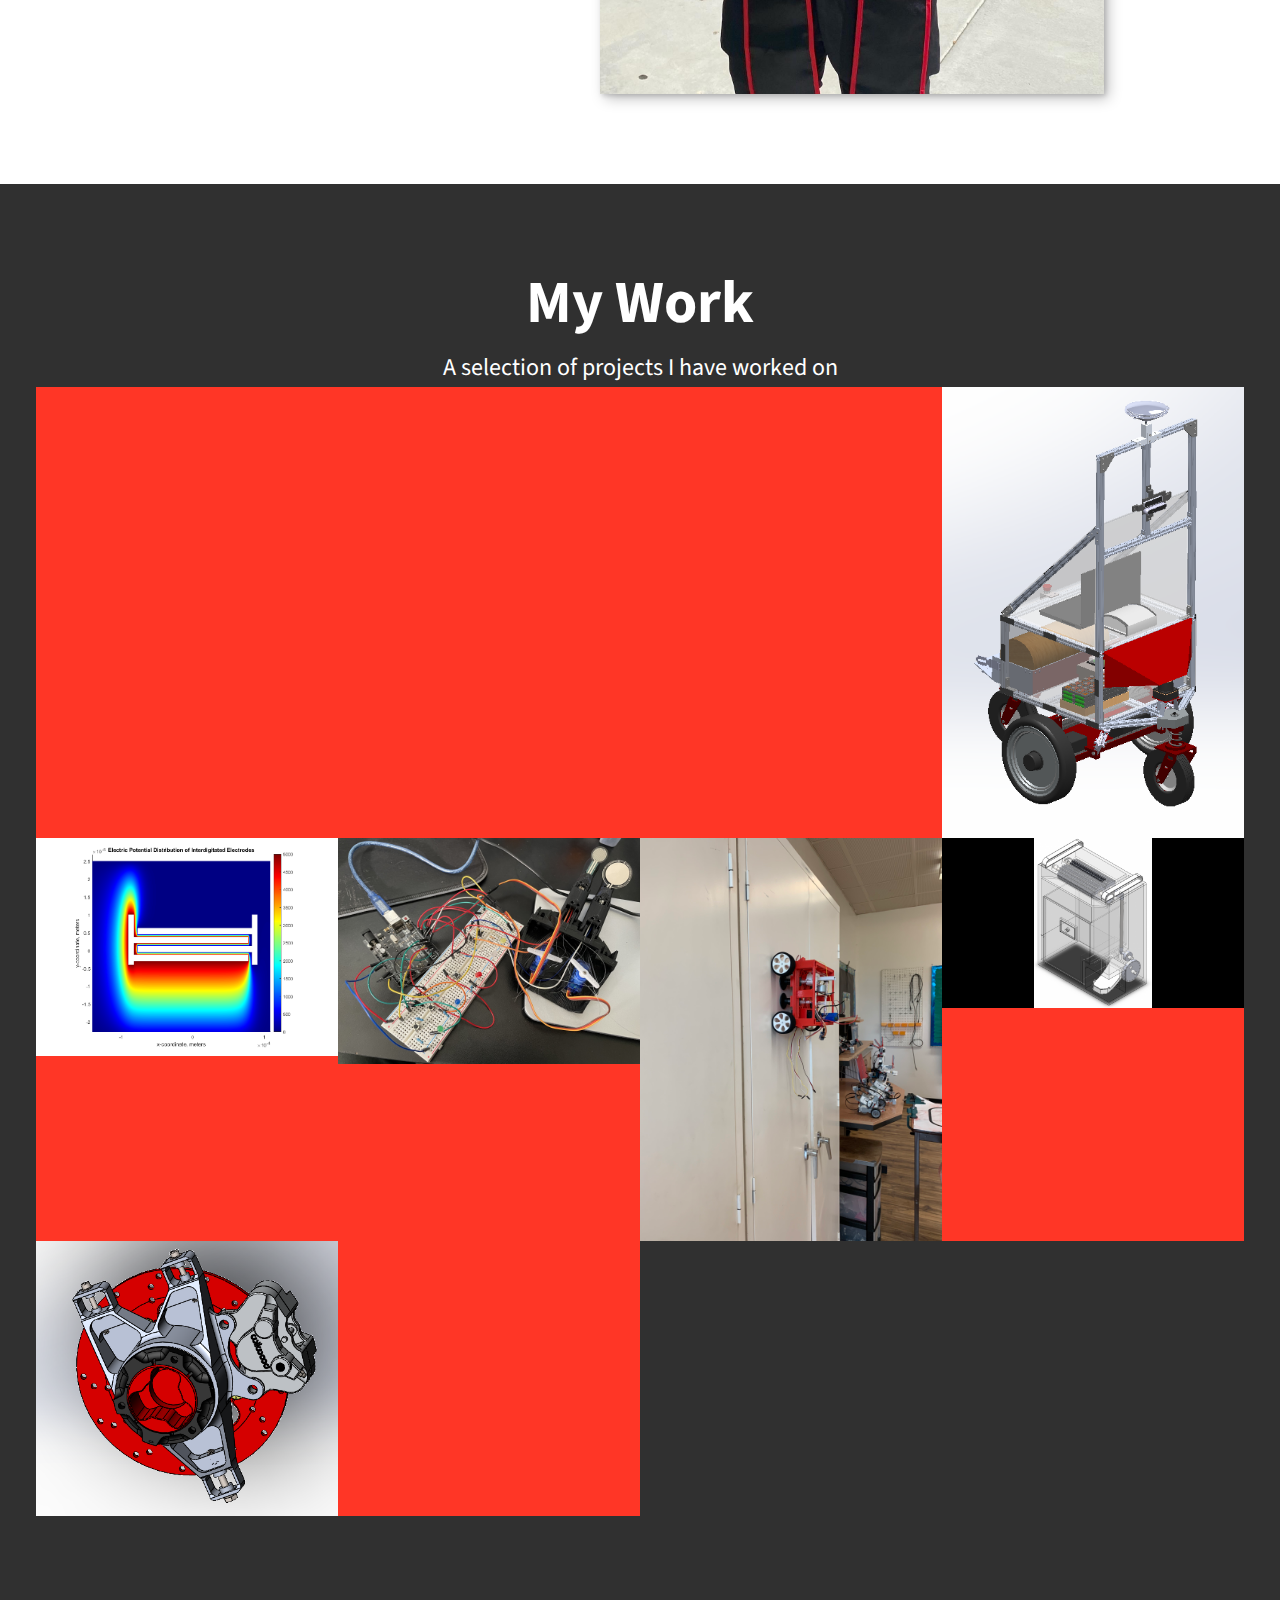
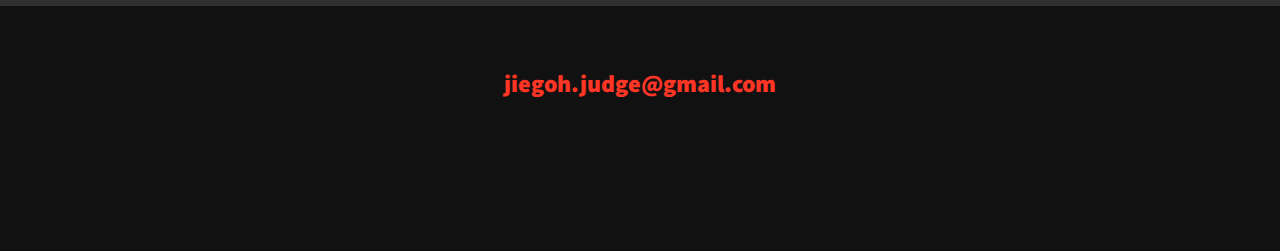
==== commit 352f57a0: "Update index.html" ====
--- a/index.html
+++ b/index.html
@@ -75,7 +75,7 @@
                <p>This portfolio contains a snapshot of some of the projects I've worked on, ranging from classroom projects to team competitions and internship experiences. I am confident in my skills and excited to make the leap by continuously refining my skills with every opportunity I am granted. If you have any questions or if you would like to speak about any of my experiences, pleaset do not hesitate to contact me through any of my socials listed at the very end of this page. Thank you. </p>
            </div>
            
-           <img src="img/devjane-02.jpg" alt="Jane leaning against a bus" class="about-me__img">
+           <img src="img/jeggrad.jpg" alt="" class="about-me__img">
         </section>
         
         
@@ -175,4 +175,4 @@
         <script src="js/index.js"></script>
         
     </body>
-</html>+</html>
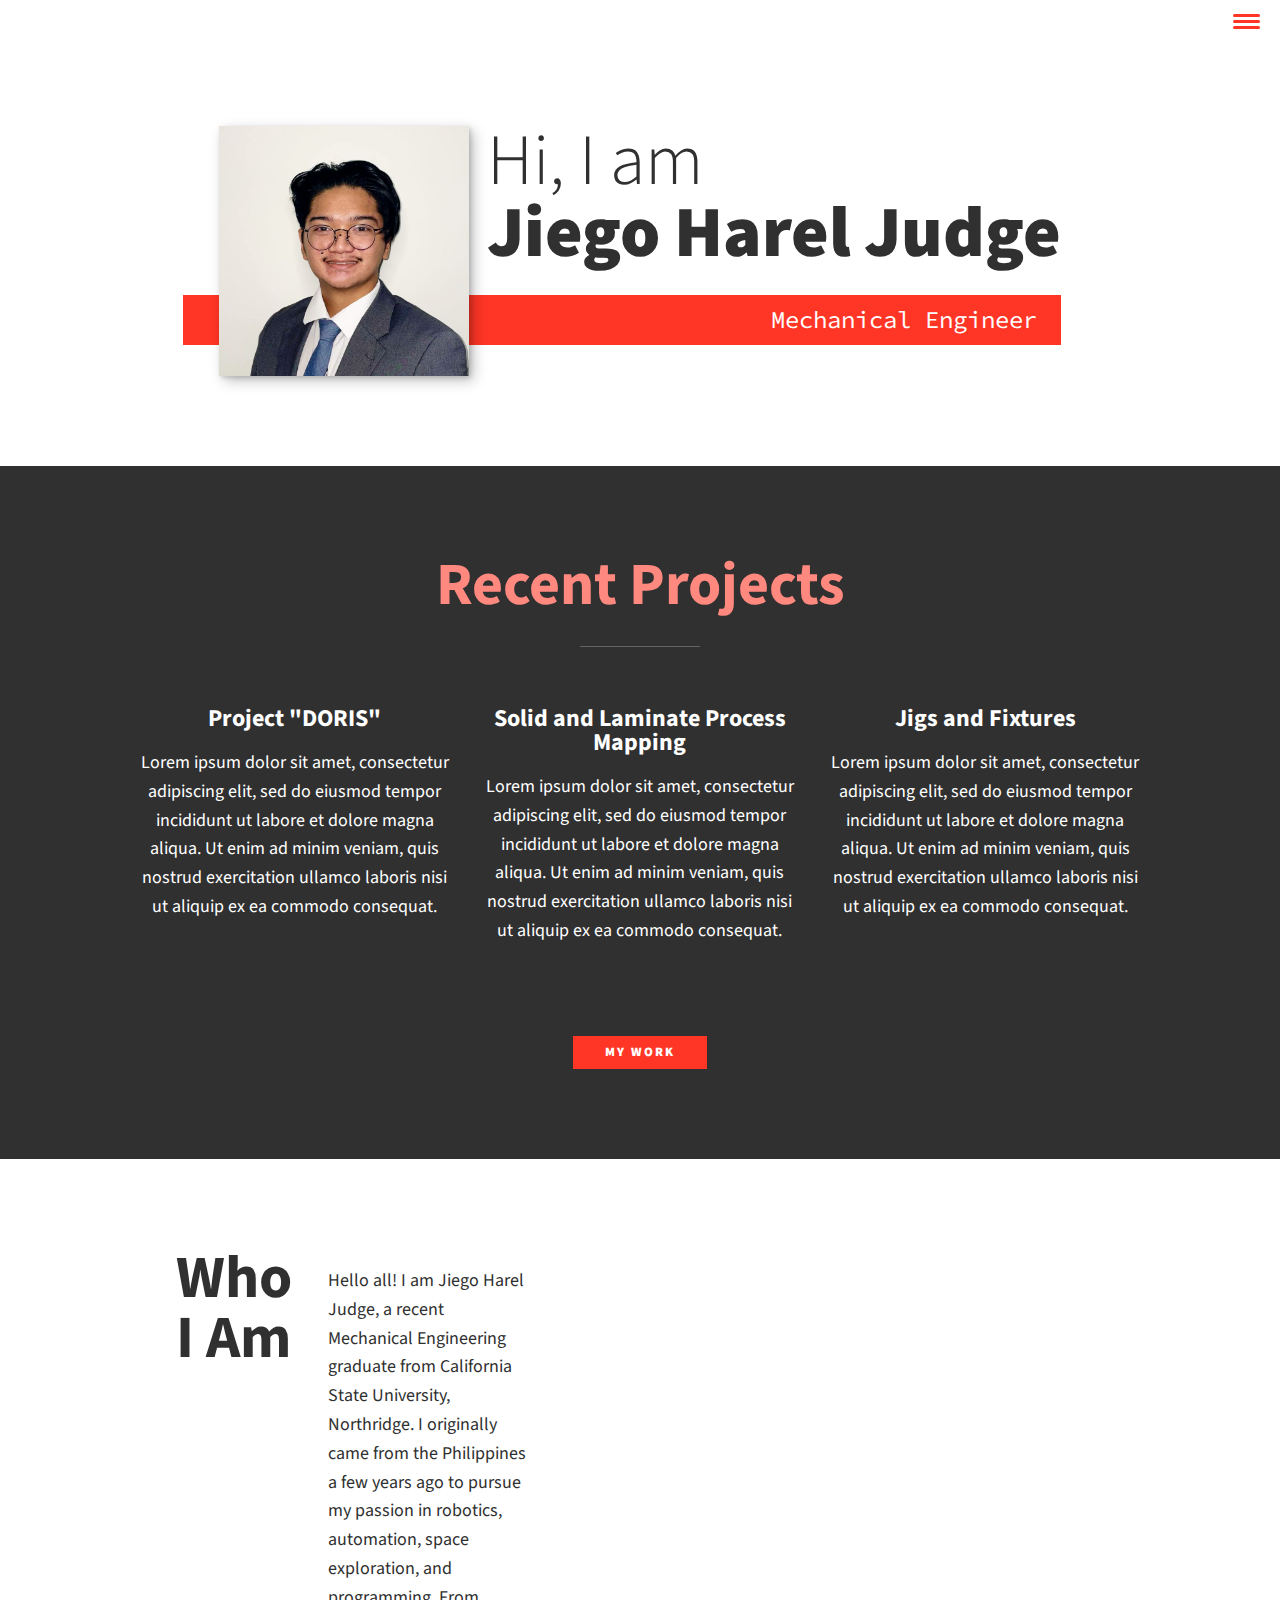
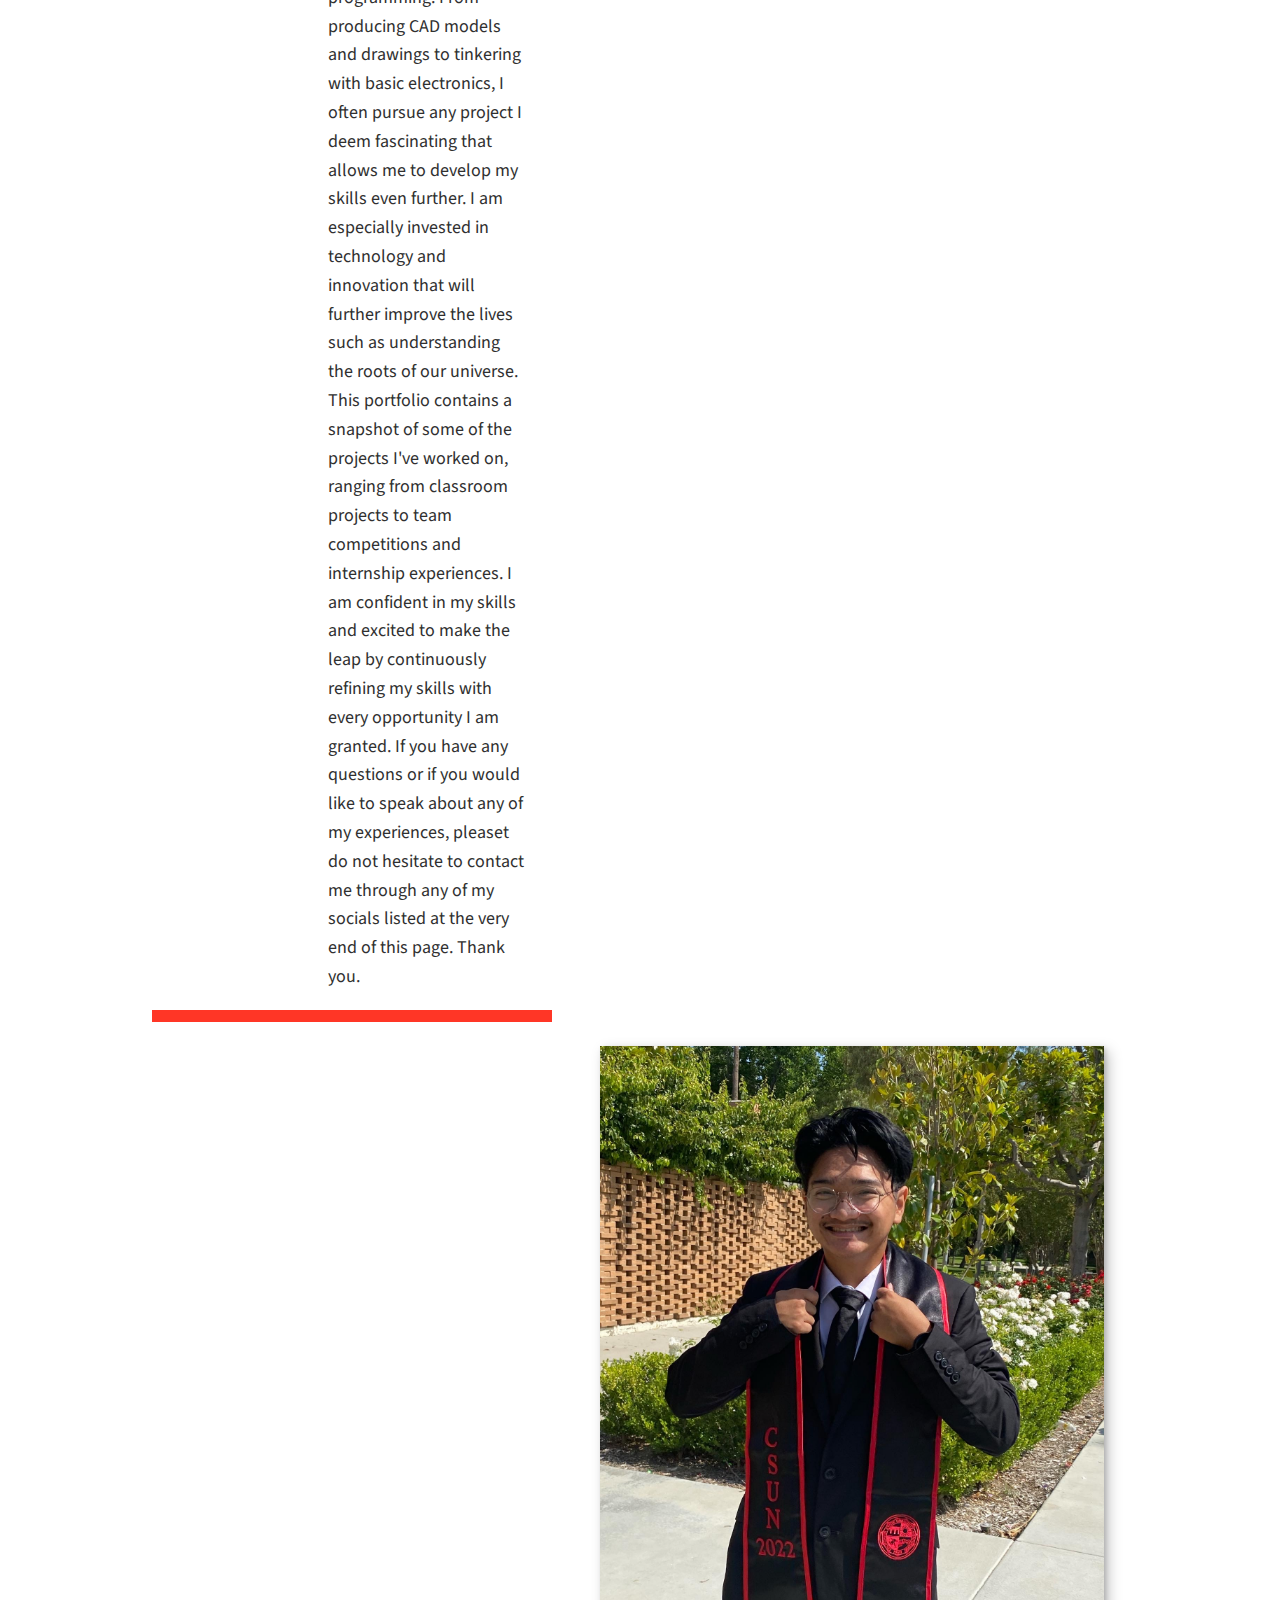
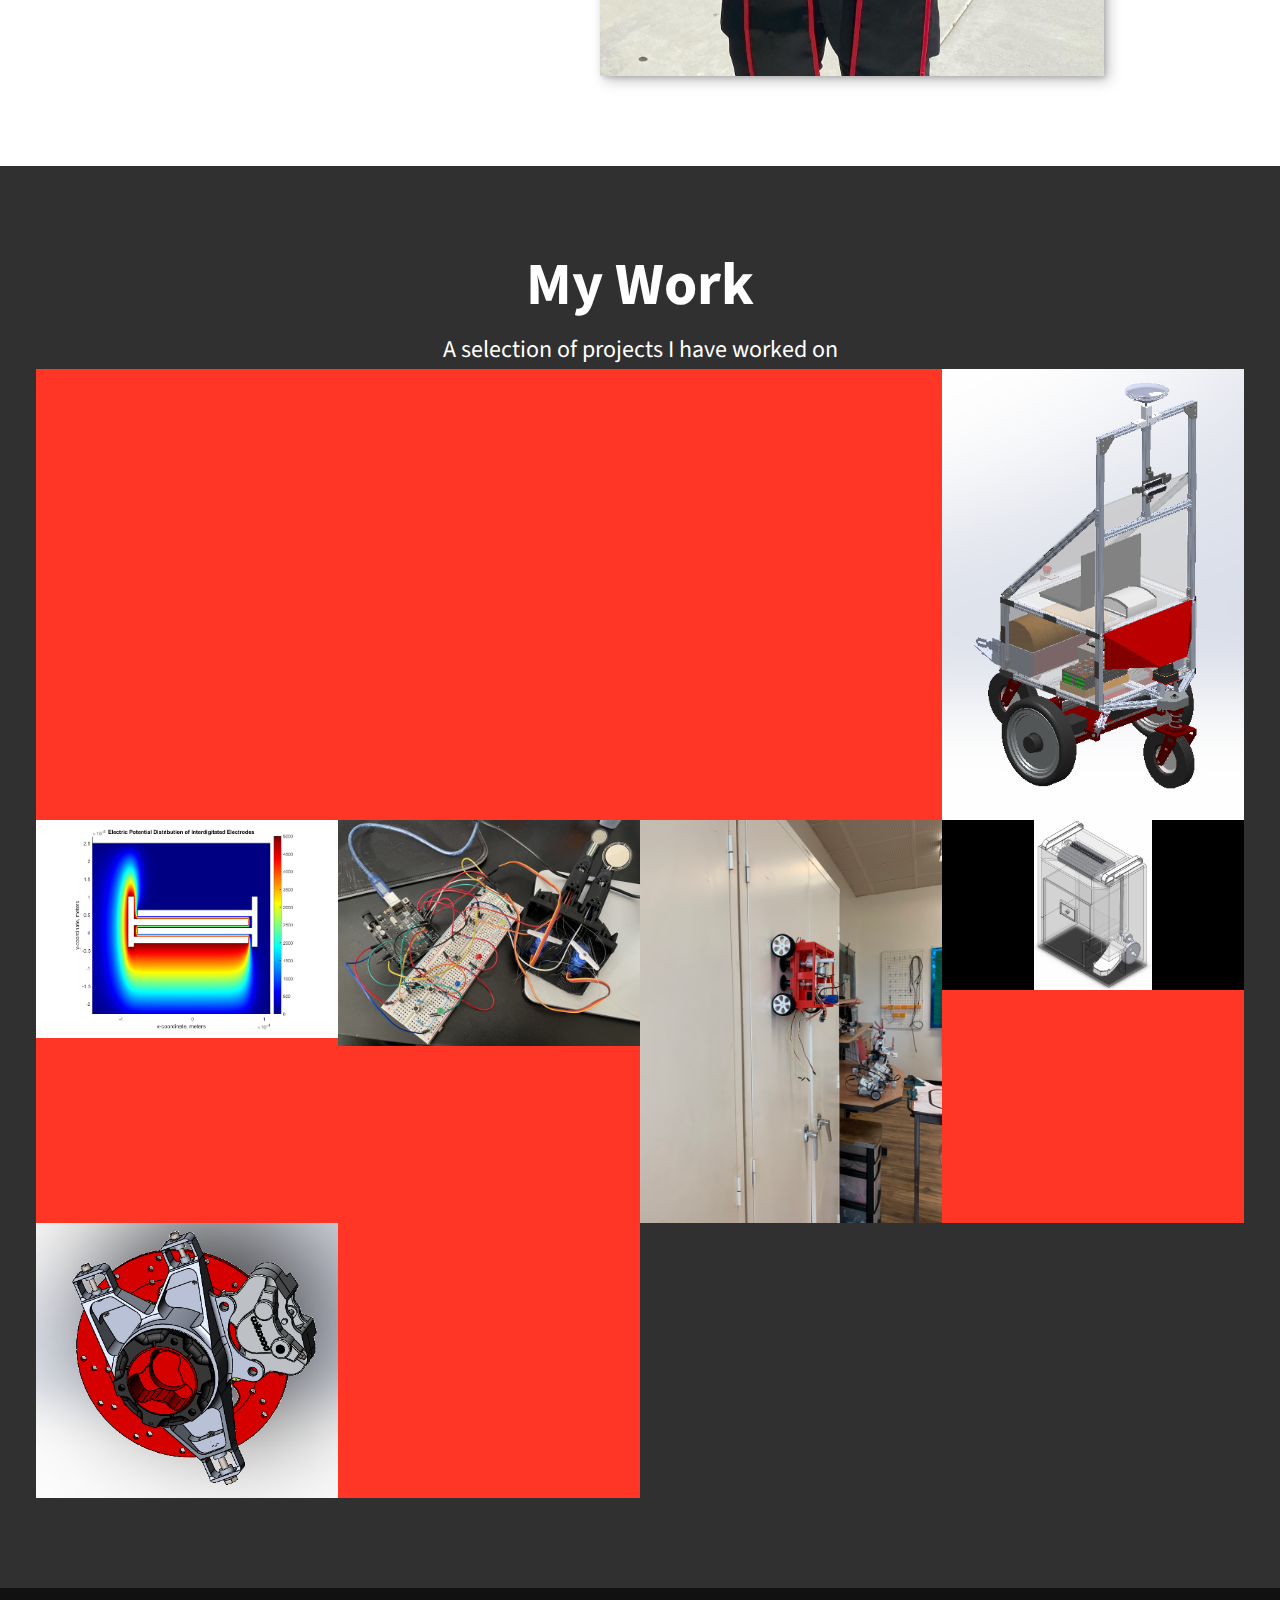
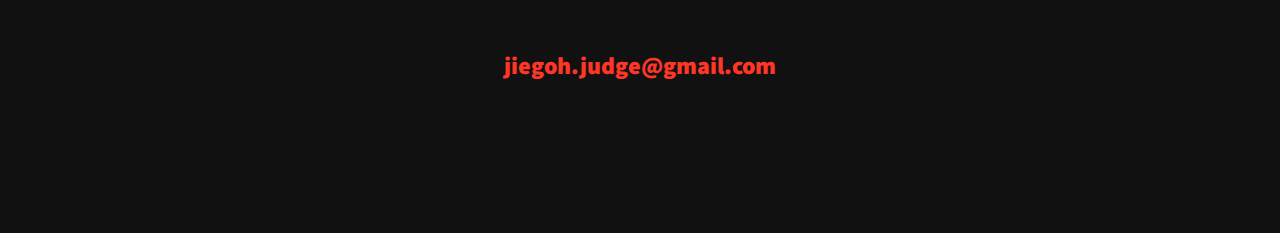
==== commit 73f61944: "Update index.html" ====
--- a/index.html
+++ b/index.html
@@ -71,8 +71,8 @@
            <p class="section__subtitle section__subtitle--about"></p>
            
            <div class="about-me__body">
-               <p>Hello all! I am Jiego Harel Judge, a recent Mechanical Engineering graduate from California State University, Northridge. I originally came from the Philippines a few years ago to pursue my passion in robotics, automation, space exploration, and programming. From producing CAD models and drawings to tinkering with basic electronics, I often pursue any project I deem fascinating that allows me to develop my skills even further. I am especially invested in technology and innovation that will further improve the lives such as understanding the roots of our universe. </p>
-               <p>This portfolio contains a snapshot of some of the projects I've worked on, ranging from classroom projects to team competitions and internship experiences. I am confident in my skills and excited to make the leap by continuously refining my skills with every opportunity I am granted. If you have any questions or if you would like to speak about any of my experiences, pleaset do not hesitate to contact me through any of my socials listed at the very end of this page. Thank you. </p>
+               <p>Hello all! I am Jiego Harel Judge, a recent Mechanical Engineering graduate from California State University, Northridge. I originally came from the Philippines a few years ago to pursue my passion in robotics, automation, space exploration, and programming. From producing CAD models and drawings to tinkering with basic electronics, I often pursue any project I deem fascinating that allows me to develop my skills even further. I am especially invested in technology and innovation that will further improve the lives such as understanding the roots of our universe.
+               This portfolio contains a snapshot of some of the projects I've worked on, ranging from classroom projects to team competitions and internship experiences. I am confident in my skills and excited to make the leap by continuously refining my skills with every opportunity I am granted. If you have any questions or if you would like to speak about any of my experiences, pleaset do not hesitate to contact me through any of my socials listed at the very end of this page. Thank you. </p>
            </div>
            
            <img src="img/jeggrad.jpg" alt="" class="about-me__img">
@@ -164,7 +164,7 @@
                 
                 <li class="social-list__item">
                     <a class="social-list__link" href="https://github.com/jiegohjudge">
-                        <i class="fa-brands fa-square-github"></i>
+                        <i class="fab fa-square-github"></i>
                     </a>
                 </li>
                 
